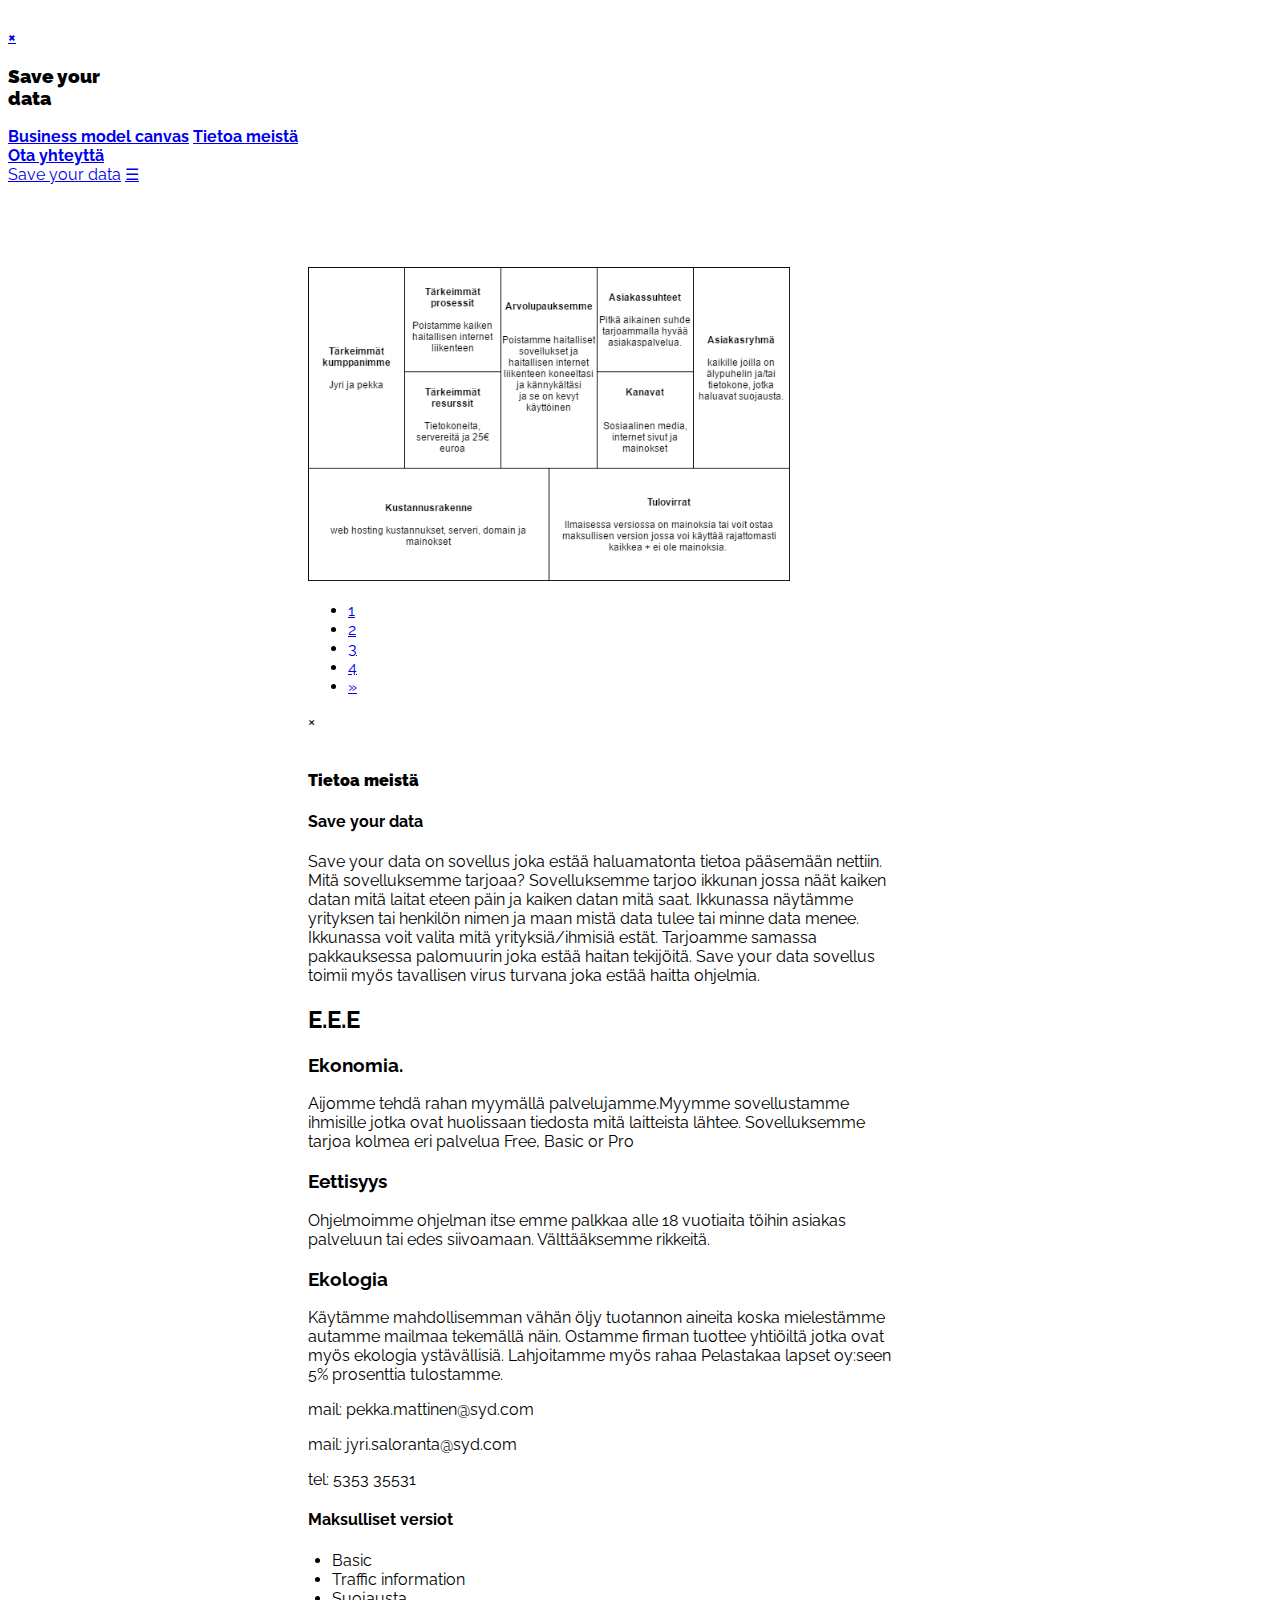
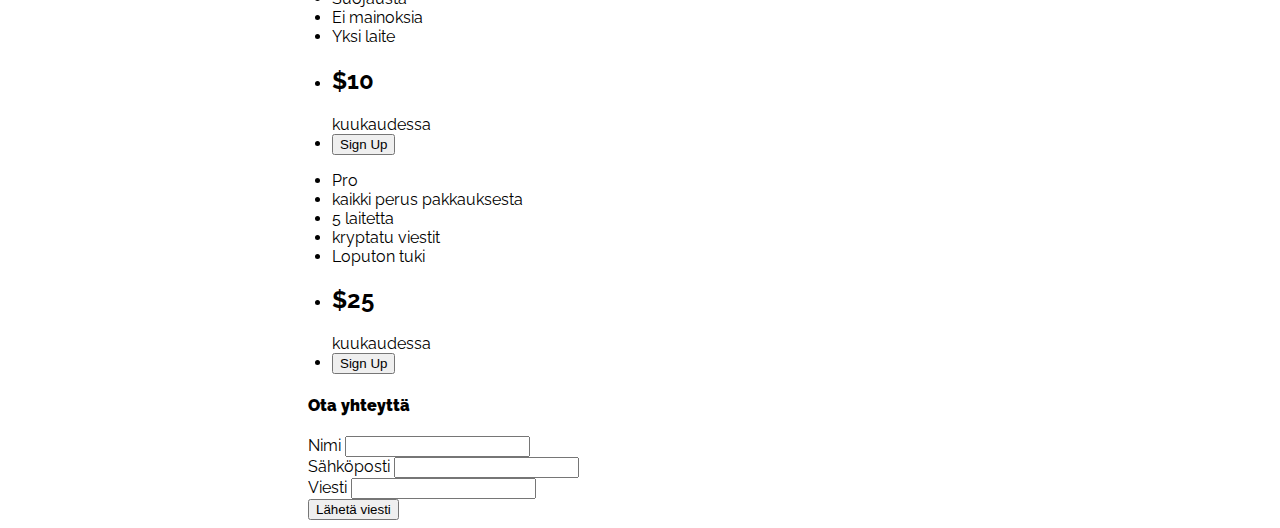
==== Old/index.html @ 2be6ffb9 "Rename index.html to Old/index.html" ====
<!DOCTYPE html>
<html>
<title>Nettisivu</title>
<meta charset="UTF-8">
<meta name="viewport" content="width=device-width, initial-scale=1">
<link rel="stylesheet" href="master.css">
<link rel="stylesheet" href="https://fonts.googleapis.com/css?family=Raleway">
<link rel="icon" href="dislike.png">
<style>
body,h1,h2,h3,h4,h5 {font-family: "Raleway", sans-serif}
.third img{margin-bottom: -6px; opacity: 0.8; cursor: pointer}
.third img:hover{opacity: 1}
</style>
<body class="light-grey content" style="max-width:1600px">

<nav class="sidenav white animate-left center text-grey collapse top" style="z-index:3;width:300px;font-weight:bold" id="mySidenav"><br>
<a href="javascript:void(0)" class="closebtn" onclick="sidenav_close()">&times;</a>
  <h3 class="padding-64"><b>Save your<br>data</b></h3>
  <a href="#" onclick="sidenav_close()" class="padding">Business model canvas</a>
  <a href="#about" onclick="sidenav_close()" class="padding">Tietoa meistä</a>
  <a href="#contact" onclick="sidenav_close()" class="padding">Ota yhteyttä</a>
</nav>

<header class="container top hide-large white xlarge padding-16">

  <a href="#" onclick="sidenav_close()" class="right padding">Save your data</a>
  <a href="javascript:void(0)" class="left btn white" onclick="sidenav_open()">☰</a>
</header>
<div class="overlay hide-large animate-opacity" onclick="sidenav_close()" style="cursor:pointer" title="close side menu" id="myOverlay"></div>

<div class="main" style="margin-left:300px">

  <div class="hide-large" style="margin-top:83px"></div>

  <div class="row">
    <div class="center padding">
      <img src="[data-uri]" onclick="onClick(this)" alt="Our business model canvas" style="width:50%" />
      <!--<img src="h-secure.png" style="width:50%" onclick="onClick(this)" alt="Our business model canvas">-->
    </div>

  </div>

  <div class="center padding-32">
    <ul class="pagination">
      <li><a class="black" href="#">1</a></li>
      <li><a class="hover-black" href="#">2</a></li>
      <li><a class="hover-black" href="#">3</a></li>
      <li><a class="hover-black" href="#">4</a></li>
      <li><a class="hover-black" href="#">»</a></li>
    </ul>
  </div>

  <div id="modal01" class="modal black padding-0" onclick="this.style.display='none'">
    <span class="closebtn text-white opacity hover-opacity-off xxlarge container display-topright">×</span>
    <div class="modal-content animate-zoom center transparent padding-64">
      <img id="img01" class="image">
      <p id="caption"></p>
    </div>
  </div>

  <div class="container green-sheen center text-light-grey padding-32" id="about">
    <h4><b>Tietoa meistä</b></h4>
    <div class="content justify" style="max-width:600px">
      <h4>Save your data</h4>
      <p> Save your data on sovellus joka estää haluamatonta tietoa pääsemään nettiin.
         Mitä sovelluksemme tarjoaa? Sovelluksemme tarjoo ikkunan jossa näät kaiken datan
          mitä laitat eteen päin ja kaiken datan mitä saat. Ikkunassa näytämme yrityksen tai henkilön
           nimen ja maan mistä data tulee tai minne data menee. Ikkunassa voit valita mitä yrityksiä/ihmisiä estät.
            Tarjoamme samassa pakkauksessa palomuurin joka estää haitan tekijöitä. Save your data sovellus toimii myös
            tavallisen virus turvana joka estää haitta ohjelmia.
      </p>
      <h2>
      E.E.E
      </h2>
      <h3>Ekonomia.</h3>
      <p>Aijomme tehdä rahan myymällä palvelujamme.Myymme sovellustamme ihmisille jotka ovat huolissaan tiedosta mitä laitteista lähtee. Sovelluksemme tarjoa kolmea eri palvelua Free, Basic or Pro</p>
      <h3>Eettisyys</h3>
      <p>Ohjelmoimme ohjelman itse emme palkkaa alle 18 vuotiaita töihin asiakas palveluun tai edes siivoamaan. Välttääksemme rikkeitä.</p>
      <h3>Ekologia</h3>
      <p>Käytämme mahdollisemman vähän öljy tuotannon aineita koska mielestämme autamme mailmaa tekemällä näin. Ostamme firman tuottee yhtiöiltä jotka ovat myös ekologia ystävällisiä. Lahjoitamme myös rahaa Pelastakaa lapset oy:seen 5% prosenttia tulostamme.</p>
      <p>mail: pekka.mattinen@syd.com</p>
      <p>mail: jyri.saloranta@syd.com</p>
      <p>tel: 5353 35531</p>
      <h4 class="padding-16">Maksulliset versiot</h4>
      <div class="row-padding" style="margin:0 -16px">
        <div class="half margin-bottom">
          <ul class="ul white center opacity hover-opacity-off">
            <li class="black xlarge padding-32">Basic</li>
            <li class="padding-16">Traffic information</li>
            <li class="padding-16">Suojausta</li>
            <li class="padding-16">Ei mainoksia</li>
            <li class="padding-16">Yksi laite</li>
            <li class="padding-16">
              <h2>$10</h2>
              <span class="opacity">kuukaudessa</span>
            </li>
            <li class="light-grey padding-24">
              <button class="btn white padding-large hover-black">Sign Up</button>
            </li>
          </ul>
        </div>

        <div class="half">
          <ul class="ul white center opacity hover-opacity-off">
            <li class="black xlarge padding-32">Pro</li>
            <li class="padding-16">kaikki perus pakkauksesta</li>
            <li class="padding-16">5 laitetta</li>
            <li class="padding-16">kryptatu viestit</li>
            <li class="padding-16">Loputon tuki</li>
            <li class="padding-16">
              <h2>$25</h2>
              <span class="opacity">kuukaudessa</span>
            </li>
            <li class="light-grey padding-24">
              <button class="btn white padding-large hover-black">Sign Up</button>
            </li>
          </ul>
        </div>
      </div>
    </div>
  </div>

  <div class="container light-grey padding-32 padding-large" id="contact">
    <div class="content" style="max-width:600px">
      <h4 class="center"><b>Ota yhteyttä</b></h4>
      <form action="form.asp" target="_blank">
        <div class="group">
          <label>Nimi</label>
          <input class="input border" type="text" name="Name" required>
        </div>
        <div class="group">
          <label>Sähköposti</label>
          <input class="input border" type="text" name="Email" required>
        </div>
        <div class="group">
          <label>Viesti</label>
          <input class="input border" type="text" name="Message" required>
        </div>
        <button type="submit" class="btn-block padding-large black margin-bottom">Lähetä viesti</button>
      </form>
    </div>
  </div>

<script>
function sidenav_open() {
    document.getElementById("mySidenav").style.display = "block";
    document.getElementById("myOverlay").style.display = "block";
}

function sidenav_close() {
    document.getElementById("mySidenav").style.display = "none";
    document.getElementById("myOverlay").style.display = "none";
}


function onClick(element) {
  document.getElementById("img01").src = element.src;
  document.getElementById("modal01").style.display = "block";
  var captionText = document.getElementById("caption");
  captionText.innerHTML = element.alt;
}

</script>


</body>
</html>
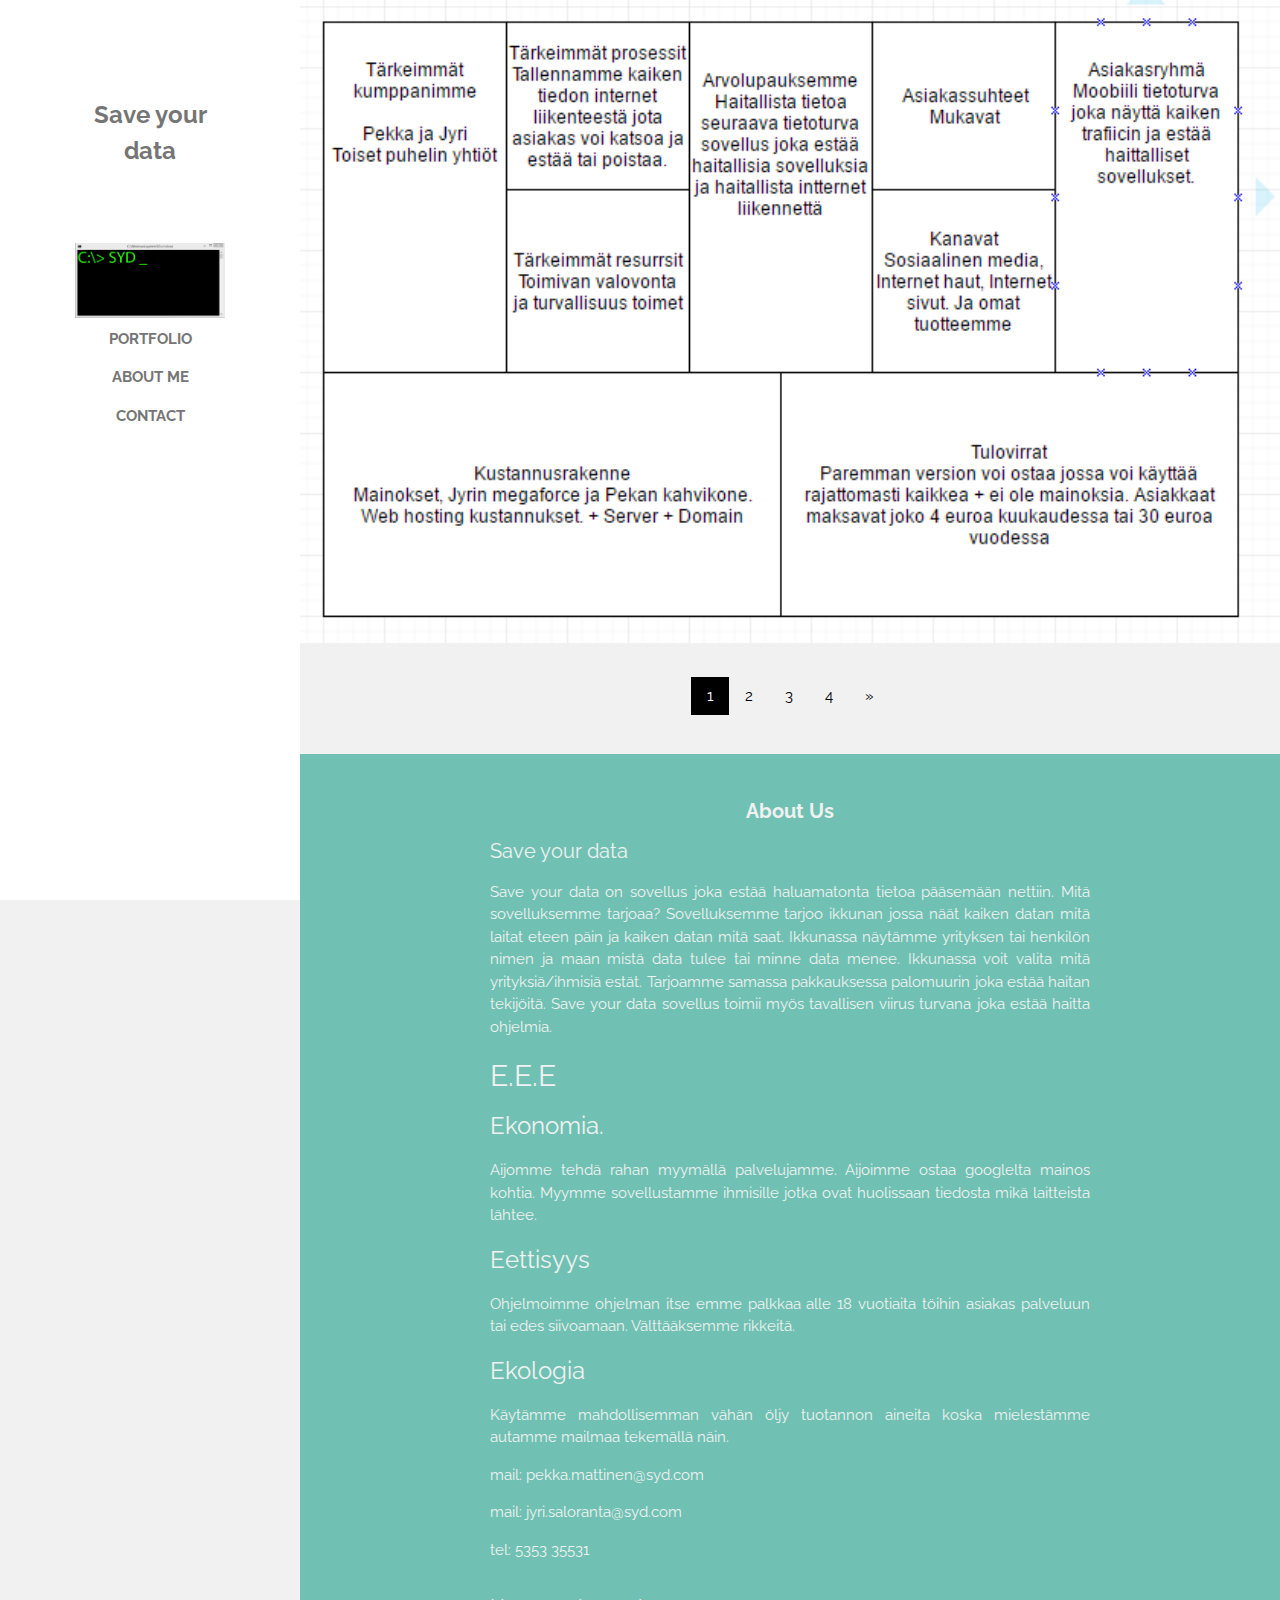
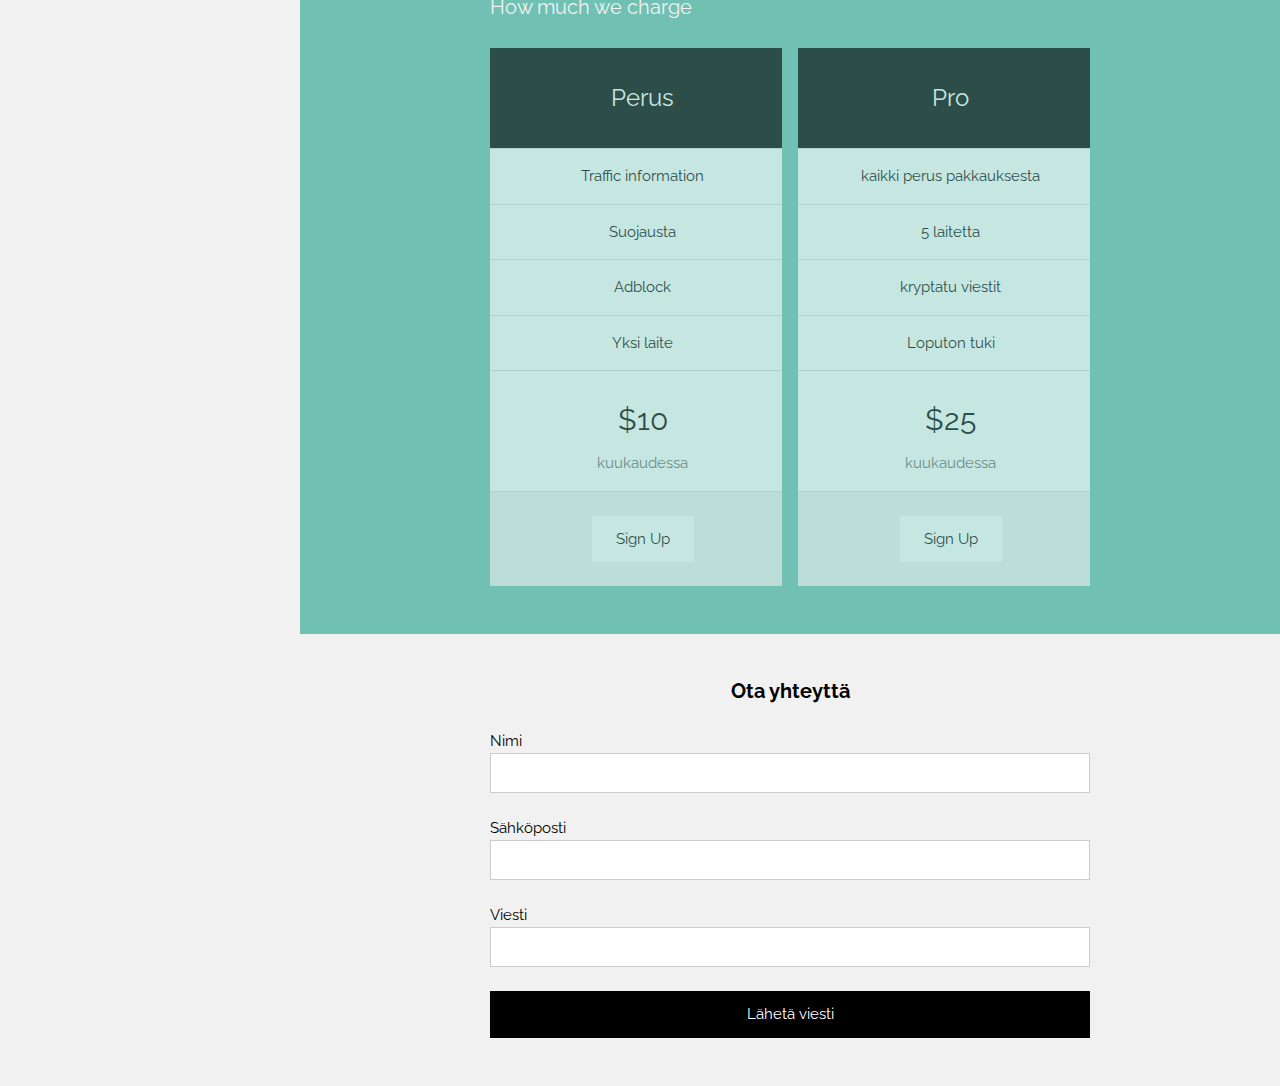
==== commit cf1d2df5: "vaihdoin filejen paikkoja" ====
--- a/Old/index.html
+++ b/Old/index.html
@@ -14,18 +14,19 @@
 <body class="light-grey content" style="max-width:1600px">
 
 <nav class="sidenav white animate-left center text-grey collapse top" style="z-index:3;width:300px;font-weight:bold" id="mySidenav"><br>
-<a href="javascript:void(0)" class="closebtn" onclick="sidenav_close()">&times;</a>
   <h3 class="padding-64"><b>Save your<br>data</b></h3>
-  <a href="#" onclick="sidenav_close()" class="padding">Business model canvas</a>
-  <a href="#about" onclick="sidenav_close()" class="padding">Tietoa meistä</a>
-  <a href="#contact" onclick="sidenav_close()" class="padding">Ota yhteyttä</a>
+  <img src="syd-logo.png" style="width:50%" onclick="onClick(this)" alt="Canoeing again">
+  <a href="javascript:void(0)" onclick="sidenav_close()" class="padding hide-large">CLOSE</a>
+  <a href="#" onclick="sidenav_close()" class="padding">PORTFOLIO</a>
+  <a href="#about" onclick="sidenav_close()" class="padding">ABOUT ME</a>
+  <a href="#contact" onclick="sidenav_close()" class="padding">CONTACT</a>
 </nav>
 
 <header class="container top hide-large white xlarge padding-16">
+  <span class="left padding">Save your data</span>
+  <a href="javascript:void(0)" class="right btn white" onclick="sidenav_open()">☰</a>
+</header>
 
-  <a href="#" onclick="sidenav_close()" class="right padding">Save your data</a>
-  <a href="javascript:void(0)" class="left btn white" onclick="sidenav_open()">☰</a>
-</header>
 <div class="overlay hide-large animate-opacity" onclick="sidenav_close()" style="cursor:pointer" title="close side menu" id="myOverlay"></div>
 
 <div class="main" style="margin-left:300px">
@@ -33,9 +34,8 @@
   <div class="hide-large" style="margin-top:83px"></div>
 
   <div class="row">
-    <div class="center padding">
-      <img src="[data-uri]" onclick="onClick(this)" alt="Our business model canvas" style="width:50%" />
-      <!--<img src="h-secure.png" style="width:50%" onclick="onClick(this)" alt="Our business model canvas">-->
+    <div class="centered">
+      <img src="h-secure.png" style="width:100%" onclick="onClick(this)" alt="Our business model canvas">
     </div>
 
   </div>
@@ -59,36 +59,31 @@
   </div>
 
   <div class="container green-sheen center text-light-grey padding-32" id="about">
-    <h4><b>Tietoa meistä</b></h4>
+    <h4><b>About Us</b></h4>
     <div class="content justify" style="max-width:600px">
       <h4>Save your data</h4>
-      <p> Save your data on sovellus joka estää haluamatonta tietoa pääsemään nettiin.
-         Mitä sovelluksemme tarjoaa? Sovelluksemme tarjoo ikkunan jossa näät kaiken datan
-          mitä laitat eteen päin ja kaiken datan mitä saat. Ikkunassa näytämme yrityksen tai henkilön
-           nimen ja maan mistä data tulee tai minne data menee. Ikkunassa voit valita mitä yrityksiä/ihmisiä estät.
-            Tarjoamme samassa pakkauksessa palomuurin joka estää haitan tekijöitä. Save your data sovellus toimii myös
-            tavallisen virus turvana joka estää haitta ohjelmia.
+      <p> Save your data on sovellus joka estää haluamatonta tietoa pääsemään nettiin. Mitä sovelluksemme tarjoaa? Sovelluksemme tarjoo ikkunan jossa näät kaiken datan mitä laitat eteen päin ja kaiken datan mitä saat. Ikkunassa näytämme yrityksen tai henkilön nimen ja maan mistä data tulee tai minne data menee. Ikkunassa voit valita mitä yrityksiä/ihmisiä estät. Tarjoamme samassa pakkauksessa palomuurin joka estää haitan tekijöitä. Save your data sovellus toimii myös tavallisen viirus turvana joka estää haitta ohjelmia.
       </p>
       <h2>
       E.E.E
       </h2>
       <h3>Ekonomia.</h3>
-      <p>Aijomme tehdä rahan myymällä palvelujamme.Myymme sovellustamme ihmisille jotka ovat huolissaan tiedosta mitä laitteista lähtee. Sovelluksemme tarjoa kolmea eri palvelua Free, Basic or Pro</p>
+      <p>Aijomme tehdä rahan myymällä palvelujamme. Aijoimme ostaa googlelta mainos kohtia. Myymme sovellustamme ihmisille jotka ovat huolissaan tiedosta mikä laitteista lähtee.</p>
       <h3>Eettisyys</h3>
       <p>Ohjelmoimme ohjelman itse emme palkkaa alle 18 vuotiaita töihin asiakas palveluun tai edes siivoamaan. Välttääksemme rikkeitä.</p>
       <h3>Ekologia</h3>
-      <p>Käytämme mahdollisemman vähän öljy tuotannon aineita koska mielestämme autamme mailmaa tekemällä näin. Ostamme firman tuottee yhtiöiltä jotka ovat myös ekologia ystävällisiä. Lahjoitamme myös rahaa Pelastakaa lapset oy:seen 5% prosenttia tulostamme.</p>
+      <p>Käytämme mahdollisemman vähän öljy tuotannon aineita koska mielestämme autamme mailmaa tekemällä näin.</p>
       <p>mail: pekka.mattinen@syd.com</p>
       <p>mail: jyri.saloranta@syd.com</p>
       <p>tel: 5353 35531</p>
-      <h4 class="padding-16">Maksulliset versiot</h4>
+      <h4 class="padding-16">How much we charge</h4>
       <div class="row-padding" style="margin:0 -16px">
         <div class="half margin-bottom">
           <ul class="ul white center opacity hover-opacity-off">
-            <li class="black xlarge padding-32">Basic</li>
+            <li class="black xlarge padding-32">Perus</li>
             <li class="padding-16">Traffic information</li>
             <li class="padding-16">Suojausta</li>
-            <li class="padding-16">Ei mainoksia</li>
+            <li class="padding-16">Adblock</li>
             <li class="padding-16">Yksi laite</li>
             <li class="padding-16">
               <h2>$10</h2>
--- a/Old/master.css
+++ b/Old/master.css
@@ -0,0 +1,353 @@
+html{box-sizing:border-box}*,*:before,*:after{box-sizing:inherit}
+html{-ms-text-size-adjust:100%;-webkit-text-size-adjust:100%}body{margin:0}
+article,aside,details,figcaption,figure,footer,header,main,menu,nav,section,summary{display:block}
+audio,canvas,progress,video{display:inline-block}progress{vertical-align:baseline}
+audio:not([controls]){display:none;height:0}[hidden],template{display:none}
+a{background-color:transparent;-webkit-text-decoration-skip:objects}
+a:active,a:hover{outline-width:0}abbr[title]{border-bottom:none;text-decoration:underline;text-decoration:underline dotted}
+dfn{font-style:italic}mark{background:#ff0;color:#000}
+small{font-size:80%}sub,sup{font-size:75%;line-height:0;position:relative;vertical-align:baseline}
+sub{bottom:-0.25em}sup{top:-0.5em}figure{margin:1em 40px}
+img{border-style:none}svg:not(:root){overflow:hidden}
+code,kbd,pre,samp{font-family:monospace,monospace;font-size:1em}
+hr{box-sizing:content-box;height:0;overflow:visible}
+button,input,select,textarea{font:inherit;margin:0}optgroup{font-weight:bold}
+button,input{overflow:visible}button,select{text-transform:none}
+button,html [type=button],[type=reset],[type=submit]{-webkit-appearance:button}
+button::-moz-focus-inner, [type=button]::-moz-focus-inner, [type=reset]::-moz-focus-inner, [type=submit]::-moz-focus-inner{border-style:none;padding:0}
+button:-moz-focusring, [type=button]:-moz-focusring, [type=reset]:-moz-focusring, [type=submit]:-moz-focusring{outline:1px dotted ButtonText}
+fieldset{border:1px solid #c0c0c0;margin:0 2px;padding:.35em .625em .75em}
+legend{color:inherit;display:table;max-width:100%;padding:0;white-space:normal}textarea{overflow:auto}
+[type=checkbox],[type=radio]{padding:0}
+[type=number]::-webkit-inner-spin-button,[type=number]::-webkit-outer-spin-button{height:auto}
+[type=search]{-webkit-appearance:textfield;outline-offset:-2px}
+[type=search]::-webkit-search-cancel-button,[type=search]::-webkit-search-decoration{-webkit-appearance:none}
+::-webkit-input-placeholder{color:inherit;opacity:0.54}
+::-webkit-file-upload-button{-webkit-appearance:button;font:inherit}
+/* End extract */
+html,body{font-family:Verdana,sans-serif;font-size:15px;line-height:1.5}html{overflow-x:hidden}
+h1,h2,h3,h4,h5,h6,.slim,.wide{font-family:"Segoe UI",Arial,sans-serif}
+h1{font-size:36px}h2{font-size:30px}h3{font-size:24px}h4{font-size:20px}h5{font-size:18px}h6{font-size:16px}
+.serif{font-family:"Times New Roman",Times,serif}
+h1,h2,h3,h4,h5,h6{font-weight:400;margin:10px 0}.wide{letter-spacing:4px}
+h1 a,h2 a,h3 a,h4 a,h5 a,h6 a{font-weight:inherit}
+hr{border:0;border-top:1px solid #eee;margin:20px 0}
+img{margin-bottom:-5px}a{color:inherit}
+.image{max-width:100%;height:auto}
+.table,.table-all{border-collapse:collapse;border-spacing:0;width:100%;display:table}
+.table-all{border:1px solid #ccc}
+.bordered tr,.table-all tr{border-bottom:1px solid #ddd}
+.striped tbody tr:nth-child(even){background-color:#f1f1f1}
+.table-all tr:nth-child(odd){background-color:#fff}
+.table-all tr:nth-child(even){background-color:#f1f1f1}
+.hoverable tbody tr:hover,.ul.hoverable li:hover{background-color:#ccc}
+.centered tr th,.centered tr td{text-align:center}
+.table td,.table th,.table-all td,.table-all th{padding:8px 8px;display:table-cell;text-align:left;vertical-align:top}
+.table th:first-child,.table td:first-child,.table-all th:first-child,.table-all td:first-child{padding-left:16px}
+.btn,.btn-block{border:none;display:inline-block;outline:0;padding:6px 16px;vertical-align:middle;overflow:hidden;text-decoration:none!important;color:#fff;background-color:#000;text-align:center;cursor:pointer;white-space:nowrap}
+.btn:hover,.btn-block:hover,.btn-floating:hover,.btn-floating-large:hover{box-shadow:0 8px 16px 0 rgba(0,0,0,0.2),0 6px 20px 0 rgba(0,0,0,0.19)}
+.wbtn,.btn-floating,.btn-floating-large,.closenav,.opennav,.btn-block{-webkit-touch-callout:none;-webkit-user-select:none;-khtml-user-select:none;-moz-user-select:none;-ms-user-select:none;user-select:none}
+.btn-floating,.btn-floating-large{display:inline-block;text-align:center;color:#fff;background-color:#000;position:relative;overflow:hidden;z-index:1;padding:0;border-radius:50%;cursor:pointer;font-size:24px}
+.btn-floating{width:40px;height:40px;line-height:40px}.btn-floating-large{width:56px;height:56px;line-height:56px}
+.disabled,.btn:disabled,.btn-floating:disabled,.btn-floating-large:disabled{cursor:not-allowed;opacity:0.3}
+.btn.disabled *,.btn-block.disabled,.btn-floating.disabled *,.btn:disabled *,.btn-floating:disabled *{pointer-events:none}
+.btn.disabled:hover,.btn-block.disabled:hover,.btn:disabled:hover,.btn-floating.disabled:hover,.btn-floating:disabled:hover,
+.btn-floating-large.disabled:hover,.btn-floating-large:disabled:hover{box-shadow:none}
+.btn-group .btn{float:left}.btn-block{width:100%}
+.btn-bar .btn{box-shadow:none;background-color:inherit;color:inherit;float:left}.btn-bar .btn:hover{background-color:#ccc}
+.badge,.tag,.sign{background-color:#000;color:#fff;display:inline-block;padding-left:8px;padding-right:8px;text-align:center}
+.badge{border-radius:50%}
+ul.ul{list-style-type:none;padding:0;margin:0}ul.ul li{padding:6px 2px 6px 16px;border-bottom:1px solid #ddd}ul.ul li:last-child{border-bottom:none}
+.tooltip,.display-container{position:relative}.tooltip .text{display:none}.tooltip:hover .text{display:inline-block}
+.navbar{list-style-type:none;margin:0;padding:0;overflow:hidden}
+.navbar li{float:left}.navbar li a,.navitem,.navbar li .btn,.navbar li .input{display:block;padding:8px 16px}.navbar li .btn,.navbar li .input{border:none;outline:none;width:100%}
+.navbar li a:hover{color:#000;background-color:#ccc}
+.navbar .dropdown-hover,.navbar .dropdown-click{position:static}
+.navbar .dropdown-hover:hover,.navbar .dropdown-hover:first-child,.navbar .dropdown-click:hover{background-color:#ccc;color:#000}
+.navbar a,.topnav a,.sidenav a,.dropdown-content a,.accordion-content a,.dropnav a{text-decoration:none!important}
+.navbar .opennav.right{float:right!important}.topnav{padding:8px 8px}
+.topnav a{padding:0 8px;border-bottom:3px solid transparent;-webkit-transition:border-bottom .25s;transition:border-bottom .25s}
+.topnav a:hover{border-bottom:3px solid #fff}.topnav .dropdown-hover a{border-bottom:0}
+.opennav,.closenav{color:inherit}.opennav:hover,.closenav:hover{cursor:pointer;opacity:0.8}
+.btn,.btn-floating,.dropnav a,.btn-floating-large,.btn-block, .navbar a,.sidenav a,.pagination li a,.hoverable tbody tr,.hoverable li,
+.accordion-content a,.dropdown-content a,.dropdown-click:hover,.dropdown-hover:hover,.opennav,.closenav,.closebtn,*[class*="hover-"]
+{-webkit-transition:background-color .25s,color .15s,box-shadow .25s,opacity 0.25s,filter 0.25s,border 0.15s;transition:background-color .25s,color .15s,box-shadow .15s,opacity .25s,filter .25s,border .15s}
+.ripple:active{opacity:0.5}.ripple{-webkit-transition:opacity 0s;transition:opacity 0s}
+.sidenav{height:100%;width:200px;background-color:#fff;position:fixed!important;z-index:1;overflow:auto}
+.sidenav a{padding:4px 2px 4px 16px}.sidenav a:hover{background-color:#ccc}.sidenav a,.dropnav a{display:block}
+.sidenav .dropdown-hover:hover,.sidenav .dropdown-hover:first-child,.sidenav .dropdown-click:hover,.dropnav a:hover{background-color:#ccc;color:#000}
+.sidenav .dropdown-hover,.sidenav .dropdown-click {width:100%}.sidenav .dropdown-hover .dropdown-content,.sidenav .dropdown-click .dropdown-content{min-width:100%}
+.main,#main{transition:margin-left .4s}
+.modal{z-index:3;display:none;padding-top:100px;position:fixed;left:0;top:0;width:100%;height:100%;overflow:auto;background-color:rgb(0,0,0);background-color:rgba(0,0,0,0.4)}
+.modal-content{margin:auto;background-color:#fff;position:relative;padding:0;outline:0;width:600px}.closebtn{text-decoration:none;float:right;font-size:24px;font-weight:bold;color:inherit}
+.closebtn:hover,.closebtn:focus{color:#000;text-decoration:none;cursor:pointer}
+.pagination{display:inline-block;padding:0;margin:0}.pagination li{display:inline}
+.pagination li a{text-decoration:none;color:#000;float:left;padding:8px 16px}
+.pagination li a:hover{background-color:#ccc}
+.input-group,.group{margin-top:24px;margin-bottom:24px}
+.input{padding:8px;display:block;border:none;border-bottom:1px solid #808080;width:100%}
+.label{color:#009688}.input:not(:valid)~.validate{color:#f44336}
+.select{padding:9px 0;width:100%;color:#000;border:1px solid transparent;border-bottom:1px solid #009688}
+.select select:focus{color:#000;border:1px solid #009688}.select option[disabled]{color:#009688}
+.dropdown-click,.dropdown-hover{position:relative;display:inline-block;cursor:pointer}
+.dropdown-hover:hover .dropdown-content{display:block;z-index:1}
+.dropdown-content{cursor:auto;color:#000;background-color:#fff;display:none;position:absolute;min-width:160px;margin:0;padding:0}
+.dropdown-content a{padding:6px 16px;display:block}
+.dropdown-content a:hover{background-color:#ccc}
+.accordion {width:100%;cursor:pointer}
+.accordion-content{cursor:auto;display:none;position:relative;width:100%;margin:0;padding:0}
+.accordion-content a{padding:6px 16px;display:block}.accordion-content a:hover{background-color:#ccc}
+.progress-container{width:100%;height:1.5em;position:relative;background-color:#B2DBBF}
+.progressbar{background-color:#1a1a1a;height:100%;position:absolute;line-height:inherit}
+input[type=checkbox].check,input[type=radio].radio{width:24px;height:24px;position:relative;top:6px}
+input[type=checkbox].check:checked+.validate,input[type=radio].radio:checked+.validate{color:#009688}
+input[type=checkbox].check:disabled+.validate,input[type=radio].radio:disabled+.validate{color:#aaa}
+.responsive{overflow-x:auto}
+.container:after,.panel:after,.row:after,.row-padding:after,.topnav:after,.clear:after,.btn-group:before,.btn-group:after,.btn-bar:before,.btn-bar:after
+{content:"";display:table;clear:both}
+.col,.half,.third,.twothird,.threequarter,.quarter{float:left;width:100%}
+.col.s1{width:8.33333%}
+.col.s2{width:16.66666%}
+.col.s3{width:24.99999%}
+.col.s4{width:33.33333%}
+.col.s5{width:41.66666%}
+.col.s6{width:49.99999%}
+.col.s7{width:58.33333%}
+.col.s8{width:66.66666%}
+.col.s9{width:74.99999%}
+.col.s10{width:83.33333%}
+.col.s11{width:91.66666%}
+.col.s12,.half,.third,.twothird,.threequarter,.quarter{width:99.99999%}
+@media only screen and (min-width:601px){
+.col.m1{width:8.33333%}
+.col.m2{width:16.66666%}
+.col.m3,.quarter{width:24.99999%}
+.col.m4,.third{width:33.33333%}
+.col.m5{width:41.66666%}
+.col.m6,.half{width:49.99999%}
+.col.m7{width:58.33333%}
+.col.m8,.twothird{width:66.66666%}
+.col.m9,.threequarter{width:74.99999%}
+.col.m10{width:83.33333%}
+.col.m11{width:91.66666%}
+.col.m12{width:99.99999%}}
+@media only screen and (min-width:993px){
+.col.l1{width:8.33333%}
+.col.l2{width:16.66666%}
+.col.l3,.quarter{width:24.99999%}
+.col.l4,.third{width:33.33333%}
+.col.l5{width:41.66666%}
+.col.l6,.half{width:49.99999%}
+.col.l7{width:58.33333%}
+.col.l8,.twothird{width:66.66666%}
+.col.l9,.threequarter{width:74.99999%}
+.col.l10{width:83.33333%}
+.col.l11{width:91.66666%}
+.col.l12{width:99.99999%}}
+.content{max-width:980px;margin:auto}
+.rest{overflow:hidden}
+.layout-container{display:table;width:100%}.layout-row{display:table-row}.layout-cell,.layout-col{display:table-cell}
+.layout-top{vertical-align:top}.layout-middle{vertical-align:middle}.layout-bottom{vertical-align:bottom}
+.hide{display:none!important}.show-block,.show{display:block!important}.show-inline-block{display:inline-block!important}
+@media (max-width:600px){.modal-content{margin:0 10px;width:auto!important}.modal{padding-top:30px}}
+@media (max-width:768px){.modal-content{width:500px}.modal{padding-top:50px}}
+@media (min-width:993px){.modal-content{width:900px}}
+@media screen and (max-width:600px){.topnav a{display:block}.navbar li:not(.opennav){float:none;width:100%!important}.navbar li.right{float:none!important}}
+@media screen and (max-width:600px){.topnav .dropdown-hover .dropdown-content,.navbar .dropdown-click .dropdown-content,.navbar .dropdown-hover .dropdown-content{position:relative}}
+@media screen and (max-width:600px){.topnav,.navbar{text-align:center}}
+@media (max-width:600px){.hide-small{display:none!important}}
+@media (max-width:992px) and (min-width:601px){.hide-medium{display:none!important}}
+@media (min-width:993px){.hide-large{display:none!important}}
+@media only screen and (max-width:600px){.layout-col{display:block;width:100%!important}}
+@media screen and (max-width:992px){.sidenav.collapse{display:none}.main{margin-left:0!important;margin-right:0!important}}
+@media screen and (min-width:993px){.sidenav.collapse{display:block!important}}
+.top,.bottom{position:fixed;width:100%;z-index:1}.top{top:0}.bottom{bottom:0}
+.overlay{position:fixed;display:none;width:100%;height:100%;top:0;left:0;right:0;bottom:0;background-color:rgba(0,0,0,0.5);z-index:2}
+.left{float:left!important}.right{float:right!important}
+.tiny{font-size:10px!important}.small{font-size:12px!important}
+.medium{font-size:15px!important}.large{font-size:18px!important}
+.xlarge{font-size:24px!important}.xxlarge{font-size:36px!important}
+.xxxlarge{font-size:48px!important}.jumbo{font-size:64px!important}
+.vertical{word-break:break-all;line-height:1;text-align:center;width:0.6em}
+.left-align{text-align:left!important}.right-align{text-align:right!important}
+.justify{text-align:justify!important}.center{text-align:center!important}
+.display-topleft{position:absolute;left:0;top:0}.display-topright{position:absolute;right:0;top:0}
+.display-bottomleft{position:absolute;left:0;bottom:0}.display-bottomright{position:absolute;right:0;bottom:0}
+.display-middle{position:absolute;top:50%;left:50%;transform:translate(-50%,-50%);-ms-transform:translate(-50%,-50%)}
+.display-left{position:absolute;top:50%;left:0%;transform:translate(0%,-50%);-ms-transform:translate(-0%,-50%)}
+.display-right{position:absolute;top:50%;right:0%;transform:translate(0%,-50%);-ms-transform:translate(0%,-50%)}
+.display-topmiddle{position:absolute;left:50%;top:0;transform:translate(-50%,0%);-ms-transform:translate(-50%,0%)}
+.display-bottommiddle{position:absolute;left:50%;bottom:0;transform:translate(-50%,0%);-ms-transform:translate(-50%,0%)}
+.display-container:hover .display-hover{display:block}.display-container:hover span.display-hover{display:inline-block}.display-hover{display:none}
+.circle{border-radius:50%!important}
+.round-small{border-radius:2px!important}.round,.round-medium{border-radius:4px!important}
+.round-large{border-radius:8px!important}.round-xlarge{border-radius:16px!important}
+.round-xxlarge{border-radius:32px!important}.round-jumbo{border-radius:64px!important}
+.border-0{border:0!important}.border{border:1px solid #ccc!important}
+.border-top{border-top:1px solid #ccc!important}.border-bottom{border-bottom:1px solid #ccc!important}
+.border-left{border-left:1px solid #ccc!important}.border-right{border-right:1px solid #ccc!important}
+.margin{margin:16px!important}.margin-0{margin:0!important}
+.margin-top{margin-top:16px!important}.margin-bottom{margin-bottom:16px!important}
+.margin-left{margin-left:16px!important}.margin-right{margin-right:16px!important}
+.section{margin-top:16px!important;margin-bottom:16px!important}
+.padding-tiny{padding:2px 4px!important}.padding-small{padding:4px 8px!important}
+.padding-medium,.padding,.form{padding:8px 16px!important}
+.padding-large{padding:12px 24px!important}.padding-xlarge{padding:16px 32px!important}
+.padding-xxlarge{padding:24px 48px!important}.padding-jumbo{padding:32px 64px!important}
+.padding-4{padding-top:4px!important;padding-bottom:4px!important}
+.padding-8{padding-top:8px!important;padding-bottom:8px!important}
+.padding-12{padding-top:12px!important;padding-bottom:12px!important}
+.padding-16{padding-top:16px!important;padding-bottom:16px!important}
+.padding-24{padding-top:24px!important;padding-bottom:24px!important}
+.padding-32{padding-top:32px!important;padding-bottom:32px!important}
+.padding-48{padding-top:48px!important;padding-bottom:48px!important}
+.padding-64{padding-top:64px!important;padding-bottom:64px!important}
+.padding-128{padding-top:128px!important;padding-bottom:128px!important}
+.padding-0{padding:0!important}
+.padding-top{padding-top:8px!important}.padding-bottom{padding-bottom:8px!important}
+.padding-left{padding-left:16px!important}.padding-right{padding-right:16px!important}
+.topbar{border-top:6px solid #ccc!important}.bottombar{border-bottom:6px solid #ccc!important}
+.leftbar{border-left:6px solid #ccc!important}.rightbar{border-right:6px solid #ccc!important}
+.row-padding,.row-padding>.half,.row-padding>.third,.row-padding>.twothird,.row-padding>.threequarter,.row-padding>.quarter,.row-padding>.col{padding:0 8px}
+.spin{animation:spin 2s infinite linear;-webkit-animation:spin 2s infinite linear}
+@-webkit-keyframes spin{0%{-webkit-transform:rotate(0deg);transform:rotate(0deg)}100%{-webkit-transform:rotate(359deg);transform:rotate(359deg)}}
+@keyframes spin{0%{-webkit-transform:rotate(0deg);transform:rotate(0deg)}100%{-webkit-transform:rotate(359deg);transform:rotate(359deg)}}
+.container{padding:0.01em 16px}
+.panel{padding:0.01em 16px;margin-top:16px!important;margin-bottom:16px!important}
+.example{background-color:#f1f1f1;padding:0.01em 16px}
+.code,.codespan{font-family:Consolas,"courier new";font-size:16px}
+.code{line-height:1.4;width:auto;background-color:#fff;padding:8px 12px;border-left:4px solid #4CAF50;word-wrap:break-word}
+.codespan{color:crimson;background-color:#f1f1f1;padding-left:4px;padding-right:4px;font-size:110%}
+.example,.code{margin:20px 0}.card{border:1px solid #ccc}
+.card-2,.example{box-shadow:0 2px 4px 0 rgba(0,0,0,0.16),0 2px 10px 0 rgba(0,0,0,0.12)!important}
+.card-4,.hover-shadow:hover{box-shadow:0 4px 8px 0 rgba(0,0,0,0.2),0 6px 20px 0 rgba(0,0,0,0.19)!important}
+.card-8{box-shadow:0 8px 16px 0 rgba(0,0,0,0.2),0 6px 20px 0 rgba(0,0,0,0.19)!important}
+.card-12{box-shadow:0 12px 16px 0 rgba(0,0,0,0.24),0 17px 50px 0 rgba(0,0,0,0.19)!important}
+.card-16{box-shadow:0 16px 24px 0 rgba(0,0,0,0.22),0 25px 55px 0 rgba(0,0,0,0.21)!important}
+.card-24{box-shadow:0 24px 24px 0 rgba(0,0,0,0.2),0 40px 77px 0 rgba(0,0,0,0.22)!important}
+.animate-fading{-webkit-animation:fading 10s infinite;animation:fading 10s infinite}
+@-webkit-keyframes fading{0%{opacity:0}50%{opacity:1}100%{opacity:0}}
+@keyframes fading{0%{opacity:0}50%{opacity:1}100%{opacity:0}}
+.animate-opacity{-webkit-animation:opac 0.8s;animation:opac 0.8s}
+@-webkit-keyframes opac{from{opacity:0} to{opacity:1}}
+@keyframes opac{from{opacity:0} to{opacity:1}}
+.animate-top{position:relative;-webkit-animation:animatetop 0.4s;animation:animatetop 0.4s}
+@-webkit-keyframes animatetop{from{top:-300px;opacity:0} to{top:0;opacity:1}}
+@keyframes animatetop{from{top:-300px;opacity:0} to{top:0;opacity:1}}
+.animate-left{position:relative;-webkit-animation:animateleft 0.4s;animation:animateleft 0.4s}
+@-webkit-keyframes animateleft{from{left:-300px;opacity:0} to{left:0;opacity:1}}
+@keyframes animateleft{from{left:-300px;opacity:0} to{left:0;opacity:1}}
+.animate-right{position:relative;-webkit-animation:animateright 0.4s;animation:animateright 0.4s}
+@-webkit-keyframes animateright{from{right:-300px;opacity:0} to{right:0;opacity:1}}
+@keyframes animateright{from{right:-300px;opacity:0} to{right:0;opacity:1}}
+.animate-bottom{position:relative;-webkit-animation:animatebottom 0.4s;animation:animatebottom 0.4s}
+@-webkit-keyframes animatebottom{from{bottom:-300px;opacity:0} to{bottom:0px;opacity:1}}
+@keyframes animatebottom{from{bottom:-300px;opacity:0} to{bottom:0;opacity:1}}
+.animate-zoom {-webkit-animation:animatezoom 0.6s;animation:animatezoom 0.6s}
+@-webkit-keyframes animatezoom{from{-webkit-transform:scale(0)} to{-webkit-transform:scale(1)}}
+@keyframes animatezoom{from{transform:scale(0)} to{transform:scale(1)}}
+.animate-input{-webkit-transition:width 0.4s ease-in-out;transition:width 0.4s ease-in-out}.animate-input:focus{width:100%!important}
+.opacity,.hover-opacity:hover{opacity:0.60;filter:alpha(opacity=60);-webkit-backface-visibility:hidden}
+.opacity-off,.hover-opacity-off:hover{opacity:1;filter:alpha(opacity=100);-webkit-backface-visibility:hidden}
+.opacity-max{opacity:0.25;filter:alpha(opacity=25);-webkit-backface-visibility:hidden}
+.opacity-min{opacity:0.75;filter:alpha(opacity=75);-webkit-backface-visibility:hidden}
+.greyscale-max,.grayscale-max,.hover-greyscale:hover,.hover-grayscale:hover{-webkit-filter:grayscale(100%);filter:grayscale(100%)}
+.greyscale,.grayscale{-webkit-filter:grayscale(75%);filter:grayscale(75%)}
+.greyscale-min,.grayscale-min{-webkit-filter:grayscale(50%);filter:grayscale(50%)}
+.sepia{-webkit-filter:sepia(75%);filter:sepia(75%)}
+.sepia-max,.hover-sepia:hover{-webkit-filter:sepia(100%);filter:sepia(100%)}
+.sepia-min{-webkit-filter:sepia(50%);filter:sepia(50%)}
+.text-shadow{text-shadow:1px 1px 0 #444}.text-shadow-white{text-shadow:1px 1px 0 #ddd}
+.transparent{background-color:transparent!important}
+.hover-none:hover{box-shadow:none!important;background-color:transparent!important}
+/* Colors */
+.amber,.hover-amber:hover{color:#000!important;background-color:#ffc107!important}
+.aqua,.hover-aqua:hover{color:#000!important;background-color:#00ffff!important}
+.blue,.hover-blue:hover{color:#fff!important;background-color:#2196F3!important}
+.light-blue,.hover-light-blue:hover{color:#000!important;background-color:#87CEEB!important}
+.brown,.hover-brown:hover{color:#fff!important;background-color:#795548!important}
+.cyan,.hover-cyan:hover{color:#000!important;background-color:#00bcd4!important}
+.blue-grey,.hover-blue-grey:hover,.blue-gray,.hover-blue-gray:hover{color:#fff!important;background-color:#607d8b!important}
+.green,.hover-green:hover{color:#fff!important;background-color:#4CAF50!important}
+.light-green,.hover-light-green:hover{color:#000!important;background-color:#8bc34a!important}
+.indigo,.hover-indigo:hover{color:#fff!important;background-color:#3f51b5!important}
+.khaki,.hover-khaki:hover{color:#000!important;background-color:#f0e68c!important}
+.lime,.hover-lime:hover{color:#000!important;background-color:#cddc39!important}
+.orange,.hover-orange:hover{color:#000!important;background-color:#ff9800!important}
+.deep-orange,.hover-deep-orange:hover{color:#fff!important;background-color:#ff5722!important}
+.pink,.hover-pink:hover{color:#fff!important;background-color:#e91e63!important}
+.purple,.hover-purple:hover{color:#fff!important;background-color:#9c27b0!important}
+.deep-purple,.hover-deep-purple:hover{color:#fff!important;background-color:#673ab7!important}
+.red,.hover-red:hover{color:#fff!important;background-color:#f44336!important}
+.sand,.hover-sand:hover{color:#000!important;background-color:#fdf5e6!important}
+.teal,.hover-teal:hover{color:#fff!important;background-color:#009688!important}
+.yellow,.hover-yellow:hover{color:#000!important;background-color:#ffeb3b!important}
+.white,.hover-white:hover{color:#000!important;background-color:#fff!important}
+.black,.hover-black:hover{color:#fff!important;background-color:#000!important}
+.grey,.hover-grey:hover,.gray,.hover-gray:hover{color:#000!important;background-color:#9e9e9e!important}
+.light-grey,.hover-light-grey:hover,.light-gray,.hover-light-gray:hover{color:#000!important;background-color:#f1f1f1!important}
+.dark-grey,.hover-dark-grey:hover,.dark-gray,.hover-dark-gray:hover{color:#fff!important;background-color:#616161!important}
+.dark-grey,.hover-dark-grey:hover,.green-sheen,.hover-green-sheen:hover{color:#fff!important;background-color:#70C1B3!important}
+.lapis-lazuli,.hover-dark-grey:hover,.lapis-lazuli,.hover-lapis-lazuli:hover{color:#fff!important;background-color:#247BA0!important}
+.pale-red,.hover-pale-red:hover{color:#000!important;background-color:#ffdddd!important}
+.pale-green,.hover-pale-green:hover{color:#000!important;background-color:#ddffdd!important}
+.pale-yellow,.hover-pale-yellow:hover{color:#000!important;background-color:#ffffcc!important}
+.pale-blue,.hover-pale-blue:hover{color:#000!important;background-color:#ddffff!important}
+.text-amber,.hover-text-amber:hover{color:#ffc107!important}
+.text-aqua,.hover-text-aqua:hover{color:#00ffff!important}
+.text-blue,.hover-text-blue:hover{color:#2196F3!important}
+.text-light-blue,.hover-text-light-blue:hover{color:#87CEEB!important}
+.text-brown,.hover-text-brown:hover{color:#795548!important}
+.text-cyan,.hover-text-cyan:hover{color:#00bcd4!important}
+.text-blue-grey,.hover-text-blue-grey:hover,.text-blue-gray,.hover-text-blue-gray:hover{color:#607d8b!important}
+.text-green,.hover-text-green:hover{color:#4CAF50!important}
+.text-light-green,.hover-text-light-green:hover{color:#8bc34a!important}
+.text-indigo,.hover-text-indigo:hover{color:#3f51b5!important}
+.text-khaki,.hover-text-khaki:hover{color:#b4aa50!important}
+.text-lime,.hover-text-lime:hover{color:#cddc39!important}
+.text-orange,.hover-text-orange:hover{color:#ff9800!important}
+.text-deep-orange,.hover-text-deep-orange:hover{color:#ff5722!important}
+.text-pink,.hover-text-pink:hover{color:#e91e63!important}
+.text-purple,.hover-text-purple:hover{color:#9c27b0!important}
+.text-deep-purple,.hover-text-deep-purple:hover{color:#673ab7!important}
+.text-red,.hover-text-red:hover{color:#f44336!important}
+.text-sand,.hover-text-sand:hover{color:#fdf5e6!important}
+.text-teal,.hover-text-teal:hover{color:#009688!important}
+.text-yellow,.hover-text-yellow:hover{color:#d2be0e!important}
+.text-white,.hover-text-white:hover{color:#fff!important}
+.text-black,.hover-text-black:hover{color:#000!important}
+.text-grey,.hover-text-grey:hover,.text-gray,.hover-text-gray:hover{color:#757575!important}
+.text-light-grey,.hover-text-light-grey:hover,.text-light-gray,.hover-text-light-gray:hover{color:#f1f1f1!important}
+.text-dark-grey,.hover-text-dark-grey:hover,.text-dark-gray,.hover-text-dark-gray:hover{color:#3a3a3a!important}
+.text-dark-grey,.hover-text-dark-grey:hover,.text-green-sheen,.hover-text-green-sheen:hover{color:#70C1B3!important}
+.text-dark-grey,.hover-text-dark-grey:hover,.text-lapis-lazuli,.hover-text-lapis-lazuli:hover{color:#247BA0!important}
+.border-amber,.hover-border-amber:hover{border-color:#ffc107!important}
+.border-aqua,.hover-border-aqua:hover{border-color:#00ffff!important}
+.border-blue,.hover-border-blue:hover{border-color:#2196F3!important}
+.border-light-blue,.hover-border-light-blue:hover{border-color:#87CEEB!important}
+.border-brown,.hover-border-brown:hover{border-color:#795548!important}
+.border-cyan,.hover-border-cyan:hover{border-color:#00bcd4!important}
+.border-blue-grey,.hover-border-blue-grey:hover,.border-blue-gray,.hover-border-blue-gray:hover{border-color:#607d8b!important}
+.border-green,.hover-border-green:hover{border-color:#4CAF50!important}
+.border-light-green,.hover-border-light-green:hover{border-color:#8bc34a!important}
+.border-indigo,.hover-border-indigo:hover{border-color:#3f51b5!important}
+.border-khaki,.hover-border-khaki:hover{border-color:#f0e68c!important}
+.border-lime,.hover-border-lime:hover{border-color:#cddc39!important}
+.border-orange,.hover-border-orange:hover{border-color:#ff9800!important}
+.border-deep-orange,.hover-border-deep-orange:hover{border-color:#ff5722!important}
+.border-pink,.hover-border-pink:hover{border-color:#e91e63!important}
+.border-purple,.hover-border-purple:hover{border-color:#9c27b0!important}
+.border-deep-purple,.hover-border-deep-purple:hover{border-color:#673ab7!important}
+.border-red,.hover-border-red:hover{border-color:#f44336!important}
+.border-sand,.hover-border-sand:hover{border-color:#fdf5e6!important}
+.border-teal,.hover-border-teal:hover{border-color:#009688!important}
+.border-yellow,.hover-border-yellow:hover{border-color:#ffeb3b!important}
+.border-white,.hover-border-white:hover{border-color:#fff!important}
+.border-black,.hover-border-black:hover{border-color:#000!important}
+.border-grey,.hover-border-grey:hover,.border-gray,.hover-border-gray:hover{border-color:#9e9e9e!important}
+.border-light-grey,.hover-border-light-grey:hover,.border-light-gray,.hover-border-light-gray:hover{border-color:#f1f1f1!important}
+.border-dark-grey,.hover-border-dark-grey:hover,.border-dark-gray,.hover-border-dark-gray:hover{border-color:#616161!important}
+.border-dark-grey,.hover-border-dark-grey:hover,.border-green-sheen,.hover-border-green-sheen:hover{border-color:#70C1B3!important}
+.border-dark-grey,.hover-border-dark-grey:hover,.border-lapis-lazuli,.hover-border-lapis-lazuli:hover{border-color:#247BA0!important}
+.border-pale-red,.hover-border-pale-red:hover{border-color:#ffe7e7!important}.border-pale-green,.hover-border-pale-green:hover{border-color:#e7ffe7!important}
+.border-pale-yellow,.hover-border-pale-yellow:hover{border-color:#ffffcc!important}.border-pale-blue,.hover-border-pale-blue:hover{border-color:#e7ffff!important}
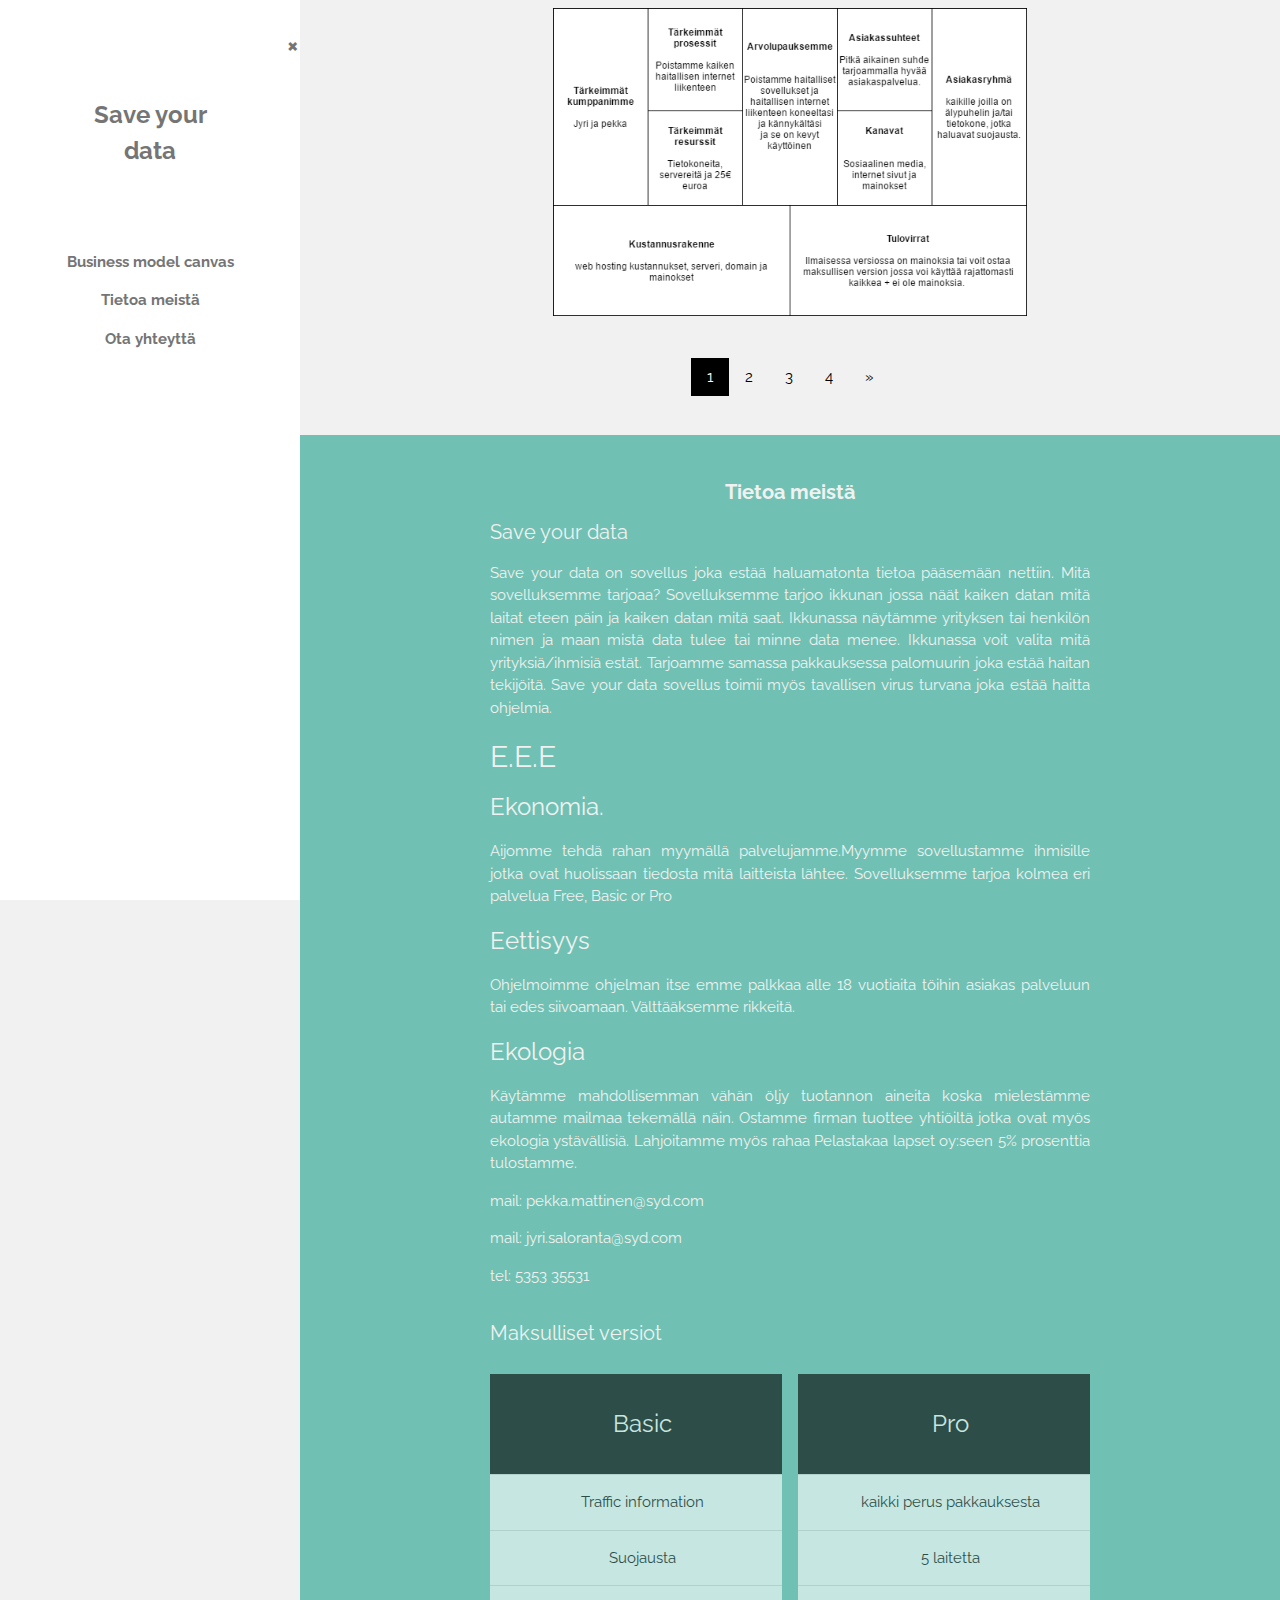
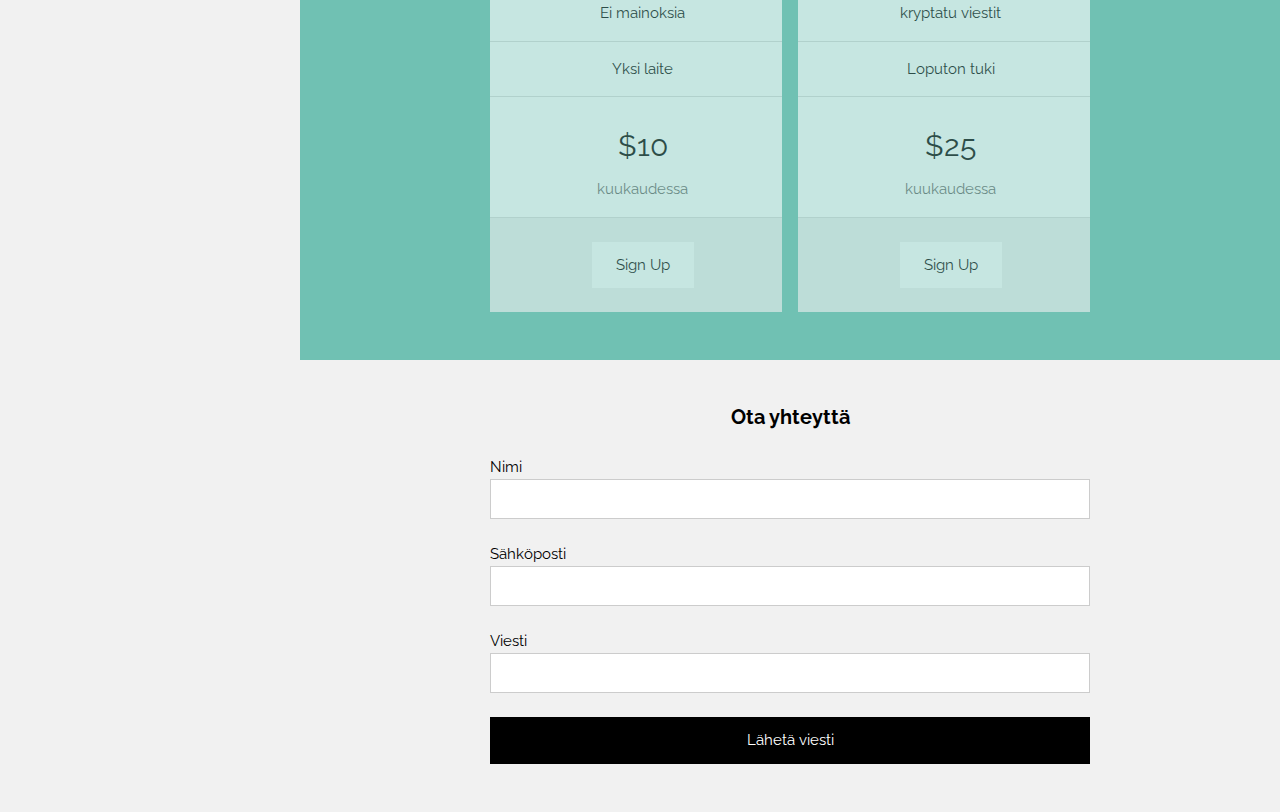
==== commit 74394e3c: "oisko nyt oikee versio" ====
--- a/Old/index.html
+++ b/Old/index.html
@@ -14,19 +14,18 @@
 <body class="light-grey content" style="max-width:1600px">
 
 <nav class="sidenav white animate-left center text-grey collapse top" style="z-index:3;width:300px;font-weight:bold" id="mySidenav"><br>
+<a href="javascript:void(0)" class="closebtn" onclick="sidenav_close()">&times;</a>
   <h3 class="padding-64"><b>Save your<br>data</b></h3>
-  <img src="syd-logo.png" style="width:50%" onclick="onClick(this)" alt="Canoeing again">
-  <a href="javascript:void(0)" onclick="sidenav_close()" class="padding hide-large">CLOSE</a>
-  <a href="#" onclick="sidenav_close()" class="padding">PORTFOLIO</a>
-  <a href="#about" onclick="sidenav_close()" class="padding">ABOUT ME</a>
-  <a href="#contact" onclick="sidenav_close()" class="padding">CONTACT</a>
+  <a href="#" onclick="sidenav_close()" class="padding">Business model canvas</a>
+  <a href="#about" onclick="sidenav_close()" class="padding">Tietoa meistä</a>
+  <a href="#contact" onclick="sidenav_close()" class="padding">Ota yhteyttä</a>
 </nav>
+<!-- testi -->
+<header class="container top hide-large white xlarge padding-16">
 
-<header class="container top hide-large white xlarge padding-16">
-  <span class="left padding">Save your data</span>
-  <a href="javascript:void(0)" class="right btn white" onclick="sidenav_open()">☰</a>
+  <a href="#" onclick="sidenav_close()" class="right padding">Save your data</a>
+  <a href="javascript:void(0)" class="left btn white" onclick="sidenav_open()">☰</a>
 </header>
-
 <div class="overlay hide-large animate-opacity" onclick="sidenav_close()" style="cursor:pointer" title="close side menu" id="myOverlay"></div>
 
 <div class="main" style="margin-left:300px">
@@ -34,8 +33,9 @@
   <div class="hide-large" style="margin-top:83px"></div>
 
   <div class="row">
-    <div class="centered">
-      <img src="h-secure.png" style="width:100%" onclick="onClick(this)" alt="Our business model canvas">
+    <div class="center padding">
+      <img src="[data-uri]" onclick="onClick(this)" alt="Our business model canvas" style="width:50%" />
+      <!--<img src="h-secure.png" style="width:50%" onclick="onClick(this)" alt="Our business model canvas">-->
     </div>
 
   </div>
@@ -59,31 +59,36 @@
   </div>
 
   <div class="container green-sheen center text-light-grey padding-32" id="about">
-    <h4><b>About Us</b></h4>
+    <h4><b>Tietoa meistä</b></h4>
     <div class="content justify" style="max-width:600px">
       <h4>Save your data</h4>
-      <p> Save your data on sovellus joka estää haluamatonta tietoa pääsemään nettiin. Mitä sovelluksemme tarjoaa? Sovelluksemme tarjoo ikkunan jossa näät kaiken datan mitä laitat eteen päin ja kaiken datan mitä saat. Ikkunassa näytämme yrityksen tai henkilön nimen ja maan mistä data tulee tai minne data menee. Ikkunassa voit valita mitä yrityksiä/ihmisiä estät. Tarjoamme samassa pakkauksessa palomuurin joka estää haitan tekijöitä. Save your data sovellus toimii myös tavallisen viirus turvana joka estää haitta ohjelmia.
+      <p> Save your data on sovellus joka estää haluamatonta tietoa pääsemään nettiin.
+         Mitä sovelluksemme tarjoaa? Sovelluksemme tarjoo ikkunan jossa näät kaiken datan
+          mitä laitat eteen päin ja kaiken datan mitä saat. Ikkunassa näytämme yrityksen tai henkilön
+           nimen ja maan mistä data tulee tai minne data menee. Ikkunassa voit valita mitä yrityksiä/ihmisiä estät.
+            Tarjoamme samassa pakkauksessa palomuurin joka estää haitan tekijöitä. Save your data sovellus toimii myös
+            tavallisen virus turvana joka estää haitta ohjelmia.
       </p>
       <h2>
       E.E.E
       </h2>
       <h3>Ekonomia.</h3>
-      <p>Aijomme tehdä rahan myymällä palvelujamme. Aijoimme ostaa googlelta mainos kohtia. Myymme sovellustamme ihmisille jotka ovat huolissaan tiedosta mikä laitteista lähtee.</p>
+      <p>Aijomme tehdä rahan myymällä palvelujamme.Myymme sovellustamme ihmisille jotka ovat huolissaan tiedosta mitä laitteista lähtee. Sovelluksemme tarjoa kolmea eri palvelua Free, Basic or Pro</p>
       <h3>Eettisyys</h3>
       <p>Ohjelmoimme ohjelman itse emme palkkaa alle 18 vuotiaita töihin asiakas palveluun tai edes siivoamaan. Välttääksemme rikkeitä.</p>
       <h3>Ekologia</h3>
-      <p>Käytämme mahdollisemman vähän öljy tuotannon aineita koska mielestämme autamme mailmaa tekemällä näin.</p>
+      <p>Käytämme mahdollisemman vähän öljy tuotannon aineita koska mielestämme autamme mailmaa tekemällä näin. Ostamme firman tuottee yhtiöiltä jotka ovat myös ekologia ystävällisiä. Lahjoitamme myös rahaa Pelastakaa lapset oy:seen 5% prosenttia tulostamme.</p>
       <p>mail: pekka.mattinen@syd.com</p>
       <p>mail: jyri.saloranta@syd.com</p>
       <p>tel: 5353 35531</p>
-      <h4 class="padding-16">How much we charge</h4>
+      <h4 class="padding-16">Maksulliset versiot</h4>
       <div class="row-padding" style="margin:0 -16px">
         <div class="half margin-bottom">
           <ul class="ul white center opacity hover-opacity-off">
-            <li class="black xlarge padding-32">Perus</li>
+            <li class="black xlarge padding-32">Basic</li>
             <li class="padding-16">Traffic information</li>
             <li class="padding-16">Suojausta</li>
-            <li class="padding-16">Adblock</li>
+            <li class="padding-16">Ei mainoksia</li>
             <li class="padding-16">Yksi laite</li>
             <li class="padding-16">
               <h2>$10</h2>
